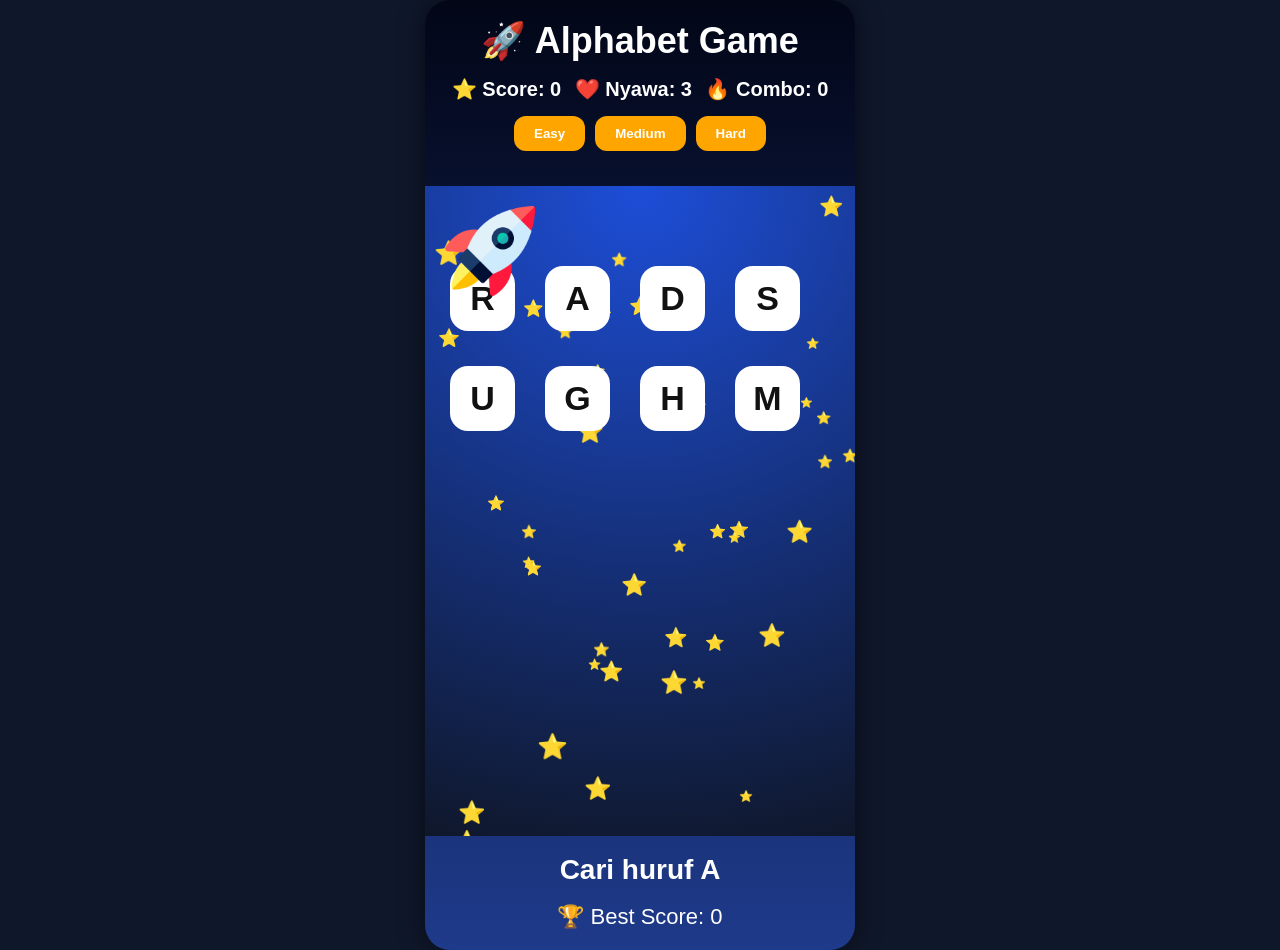
==== quiz/beec-game-edukasi-alfabet-satu/index.html @ 4d132154 "update" ====
<!DOCTYPE html>
<html lang="id">
<head>
<meta charset="UTF-8">
<meta name="viewport" content="width=device-width, initial-scale=1.0">
<title>Alphabet Game</title>

<style>

*{
    margin:0;
    padding:0;
    box-sizing:border-box;
    font-family:Arial, sans-serif;
}

body{
    background:#0f172a;
    display:flex;
    justify-content:center;
    align-items:center;
    min-height:100vh;
    color:white;
}

#game{
    width:430px;
    max-width:95%;
    background:linear-gradient(to bottom,#020617,#1e3a8a);
    border-radius:25px;
    overflow:hidden;
    box-shadow:0 0 25px rgba(0,0,0,0.5);
}

header{
    padding:20px;
    text-align:center;
}

h1{
    font-size:36px;
    margin-bottom:15px;
}

#topbar{
    display:flex;
    justify-content:space-around;
    margin-bottom:15px;
    font-size:20px;
    font-weight:bold;
}

#controls{
    display:flex;
    justify-content:center;
    gap:10px;
    margin-bottom:15px;
}

button.levelBtn{
    padding:10px 20px;
    border:none;
    border-radius:12px;
    background:orange;
    color:white;
    font-weight:bold;
    cursor:pointer;
    transition:0.3s;
}

button.levelBtn:hover{
    transform:scale(1.05);
}

#gameArea{
    position:relative;
    width:100%;
    height:650px;
    background:
    radial-gradient(circle at top,#1d4ed8,#0f172a);
    overflow:hidden;
}

.letter{
    position:absolute;
    width:65px;
    height:65px;
    border-radius:18px;
    background:white;
    color:#111;
    font-size:34px;
    font-weight:bold;
    display:flex;
    justify-content:center;
    align-items:center;
    cursor:pointer;
    transition:0.2s;
    user-select:none;
}

.letter:hover{
    transform:scale(1.1);
}

.correct{
    background:#22c55e !important;
    color:white;
    animation:pop .3s;
}

.wrong{
    background:#ef4444 !important;
    color:white;
    animation:shake .3s;
}

@keyframes pop{
    0%{transform:scale(0.5);}
    100%{transform:scale(1);}
}

@keyframes shake{
    0%{transform:translateX(-5px);}
    50%{transform:translateX(5px);}
    100%{transform:translateX(0);}
}

#rocket{
    position:absolute;
    width:90px;
    top:20px;
    left:20px;
    transition:0.4s;
    z-index:2;
}

.star{
    position:absolute;
    color:gold;
    animation:twinkle 2s infinite;
}

@keyframes twinkle{
    0%{opacity:0.3;}
    50%{opacity:1;}
    100%{opacity:0.3;}
}

#status{
    text-align:center;
    padding:18px;
    font-size:28px;
    font-weight:bold;
}

#leaderboard{
    text-align:center;
    padding-bottom:20px;
    font-size:22px;
}

#gameOver{
    position:absolute;
    inset:0;
    background:rgba(0,0,0,0.85);
    display:none;
    justify-content:center;
    align-items:center;
    flex-direction:column;
    z-index:10;
}

#gameOver h2{
    font-size:50px;
    margin-bottom:20px;
}

#restartBtn{
    padding:15px 30px;
    font-size:22px;
    border:none;
    border-radius:15px;
    background:#22c55e;
    color:white;
    cursor:pointer;
}

</style>
</head>

<body>

<div id="game">

<header>

<h1>🚀 Alphabet Game</h1>

<div id="topbar">
<div>⭐ Score: <span id="score">0</span></div>
<div>❤️ Nyawa: <span id="life">3</span></div>
<div>🔥 Combo: <span id="combo">0</span></div>
</div>

<div id="controls">
<button class="levelBtn" onclick="setLevel('easy')">Easy</button>
<button class="levelBtn" onclick="setLevel('medium')">Medium</button>
<button class="levelBtn" onclick="setLevel('hard')">Hard</button>
</div>

</header>

<div id="gameArea">

<img id="rocket"
src="rocket.png">

<div id="gameOver">
<h2>GAME OVER</h2>
<button id="restartBtn" onclick="restartGame()">Main Lagi</button>
</div>

</div>

<div id="status">Cari huruf A</div>

<div id="leaderboard">
🏆 Best Score:
<span id="bestScore">0</span>
</div>

</div>

<script>

const alphabet =
"ABCDEFGHIJKLMNOPQRSTUVWXYZ".split("");

const gameArea =
document.getElementById("gameArea");

const rocket =
document.getElementById("rocket");

const scoreEl =
document.getElementById("score");

const comboEl =
document.getElementById("combo");

const lifeEl =
document.getElementById("life");

const statusEl =
document.getElementById("status");

const bestScoreEl =
document.getElementById("bestScore");

let current = 0;
let score = 0;
let combo = 0;
let life = 3;
let level = "easy";

const best =
localStorage.getItem("alphabetBest");

if(best){
    bestScoreEl.innerText = best;
}

function createStars(){

    for(let i=0;i<40;i++){

        const star =
        document.createElement("div");

        star.className = "star";
        star.innerHTML = "⭐";

        star.style.left =
        Math.random()*100 + "%";

        star.style.top =
        Math.random()*100 + "%";

        star.style.fontSize =
        (10 + Math.random()*15)+"px";

        gameArea.appendChild(star);
    }
}

createStars();

function setLevel(lv){
    level = lv;
}

function shuffle(array){

    for(let i=array.length-1;i>0;i--){

        let j =
        Math.floor(Math.random()*(i+1));

        [array[i],array[j]] =
        [array[j],array[i]];
    }

}

function createLetters(){

    document
    .querySelectorAll(".letter")
    .forEach(el=>el.remove());

    let letters = [];

    letters.push(alphabet[current]);

    let total = 8;

    if(level==="medium") total=12;
    if(level==="hard") total=16;

    while(letters.length < total){

        let random =
        alphabet[
        Math.floor(
        Math.random()*alphabet.length
        )];

        if(!letters.includes(random)){
            letters.push(random);
        }
    }

    shuffle(letters);

    const cols = 4;

    letters.forEach((letter,index)=>{

        const div =
        document.createElement("div");

        div.className = "letter";

        div.innerText = letter;

        const row =
        Math.floor(index / cols);

        const col =
        index % cols;

        div.style.left =
        (25 + col*95)+"px";

        div.style.top =
        (80 + row*100)+"px";

        div.onclick =
        ()=>checkLetter(div,letter,index);

        gameArea.appendChild(div);

    });

}

function moveRocket(index){

    const cols = 4;

    const row =
    Math.floor(index / cols);

    const col =
    index % cols;

    rocket.style.left =
    (25 + col*95)+"px";

    rocket.style.top =
    (5 + row*100)+"px";

}

function speak(text){

    const speech =
    new SpeechSynthesisUtterance(text);

    speech.lang = "en-US";

    speech.rate = 0.9;

    speechSynthesis.speak(speech);

}

function checkLetter(el,letter,index){

    speak(letter);

    if(letter === alphabet[current]){

        el.classList.add("correct");

        moveRocket(index);

        combo++;

        score += 10 + combo;

        current++;

        if(current >= alphabet.length){

            setTimeout(()=>{
                alert("🎉 KAMU MENANG!");
                restartGame();
            },300);

            return;
        }

        updateUI();

        setTimeout(()=>{
            createLetters();
        },300);

    }else{

        el.classList.add("wrong");

        combo = 0;

        life--;

        updateUI();

        if(life <= 0){

            gameOver();

        }

    }

}

function updateUI(){

    scoreEl.innerText = score;
    comboEl.innerText = combo;
    lifeEl.innerText = life;

    statusEl.innerText =
    "Cari huruf " + alphabet[current];

}

function gameOver(){

    document
    .getElementById("gameOver")
    .style.display = "flex";

    const best =
    localStorage.getItem("alphabetBest") || 0;

    if(score > best){

        localStorage.setItem(
        "alphabetBest",
        score
        );

        bestScoreEl.innerText = score;
    }

}

function restartGame(){

    current = 0;
    score = 0;
    combo = 0;
    life = 3;

    rocket.style.left = "20px";
    rocket.style.top = "20px";

    document
    .getElementById("gameOver")
    .style.display = "none";

    updateUI();

    createLetters();

}

updateUI();
createLetters();

</script>

</body>
</html
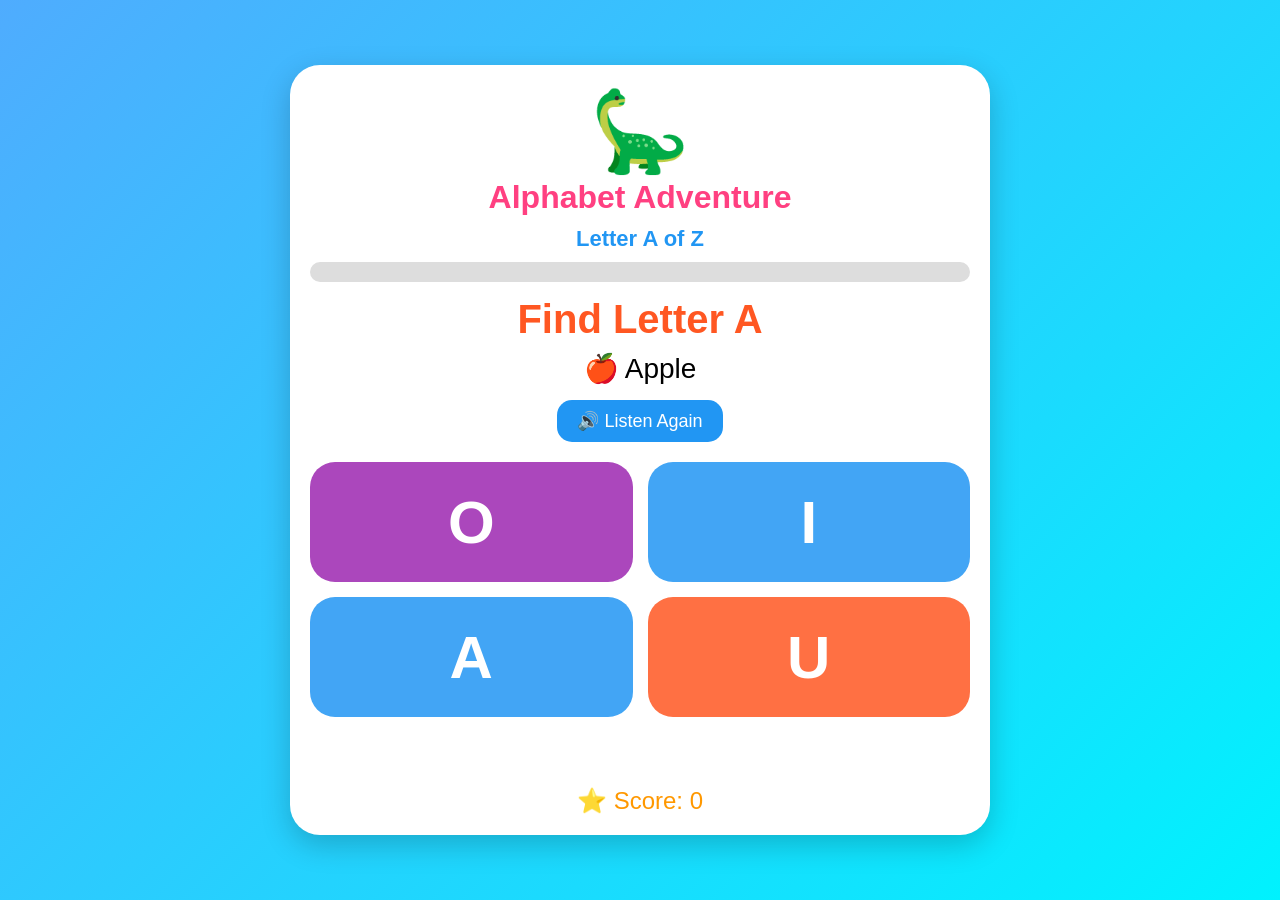
==== commit f280296c: "update" ====
--- a/quiz/beec-game-edukasi-alfabet-satu/index.html
+++ b/quiz/beec-game-edukasi-alfabet-satu/index.html
@@ -1,232 +1,227 @@
 <!DOCTYPE html>
-<html lang="id">
+<html lang="en">
 <head>
 <meta charset="UTF-8">
 <meta name="viewport" content="width=device-width, initial-scale=1.0">
-<title>Alphabet Game</title>
+<title>Alphabet Adventure</title>
 
 <style>
-
 *{
-    margin:0;
-    padding:0;
-    box-sizing:border-box;
-    font-family:Arial, sans-serif;
+margin:0;
+padding:0;
+box-sizing:border-box;
+font-family:Arial,sans-serif;
 }
 
 body{
-    background:#0f172a;
-    display:flex;
-    justify-content:center;
-    align-items:center;
-    min-height:100vh;
-    color:white;
-}
-
-#game{
-    width:430px;
-    max-width:95%;
-    background:linear-gradient(to bottom,#020617,#1e3a8a);
-    border-radius:25px;
-    overflow:hidden;
-    box-shadow:0 0 25px rgba(0,0,0,0.5);
-}
-
-header{
-    padding:20px;
-    text-align:center;
+background:linear-gradient(135deg,#4facfe,#00f2fe);
+min-height:100vh;
+display:flex;
+justify-content:center;
+align-items:center;
+padding:15px;
+overflow:hidden;
+}
+
+.container{
+width:100%;
+max-width:700px;
+background:white;
+border-radius:30px;
+padding:20px;
+text-align:center;
+box-shadow:0 10px 30px rgba(0,0,0,.2);
+}
+
+.dino{
+font-size:80px;
+animation:bounce 1s infinite;
+}
+
+@keyframes bounce{
+0%,100%{transform:translateY(0);}
+50%{transform:translateY(-10px);}
 }
 
 h1{
-    font-size:36px;
-    margin-bottom:15px;
-}
-
-#topbar{
-    display:flex;
-    justify-content:space-around;
-    margin-bottom:15px;
-    font-size:20px;
-    font-weight:bold;
-}
-
-#controls{
-    display:flex;
-    justify-content:center;
-    gap:10px;
-    margin-bottom:15px;
-}
-
-button.levelBtn{
-    padding:10px 20px;
-    border:none;
-    border-radius:12px;
-    background:orange;
-    color:white;
-    font-weight:bold;
-    cursor:pointer;
-    transition:0.3s;
-}
-
-button.levelBtn:hover{
-    transform:scale(1.05);
-}
-
-#gameArea{
-    position:relative;
-    width:100%;
-    height:650px;
-    background:
-    radial-gradient(circle at top,#1d4ed8,#0f172a);
-    overflow:hidden;
-}
-
-.letter{
-    position:absolute;
-    width:65px;
-    height:65px;
-    border-radius:18px;
-    background:white;
-    color:#111;
-    font-size:34px;
-    font-weight:bold;
-    display:flex;
-    justify-content:center;
-    align-items:center;
-    cursor:pointer;
-    transition:0.2s;
-    user-select:none;
-}
-
-.letter:hover{
-    transform:scale(1.1);
+color:#ff4081;
+margin-bottom:10px;
+}
+
+#progressText{
+font-size:22px;
+font-weight:bold;
+margin-bottom:10px;
+color:#2196f3;
+}
+
+.progress{
+width:100%;
+height:20px;
+background:#ddd;
+border-radius:20px;
+overflow:hidden;
+margin-bottom:15px;
+}
+
+.progressFill{
+height:100%;
+width:0%;
+background:#4caf50;
+transition:.5s;
+}
+
+#instruction{
+font-size:40px;
+font-weight:bold;
+color:#ff5722;
+margin:10px 0;
+}
+
+#word{
+font-size:28px;
+margin-bottom:15px;
+}
+
+#speakBtn{
+padding:10px 20px;
+border:none;
+background:#2196f3;
+color:white;
+border-radius:15px;
+font-size:18px;
+margin-bottom:20px;
+cursor:pointer;
+}
+
+.choices{
+display:grid;
+grid-template-columns:repeat(2,1fr);
+gap:15px;
+}
+
+.choice{
+height:120px;
+border:none;
+border-radius:25px;
+font-size:60px;
+font-weight:bold;
+color:white;
+cursor:pointer;
+transition:.3s;
+}
+
+.choice:hover{
+transform:scale(1.05);
 }
 
 .correct{
-    background:#22c55e !important;
-    color:white;
-    animation:pop .3s;
+background:#4caf50 !important;
 }
 
 .wrong{
-    background:#ef4444 !important;
-    color:white;
-    animation:shake .3s;
-}
-
-@keyframes pop{
-    0%{transform:scale(0.5);}
-    100%{transform:scale(1);}
-}
-
-@keyframes shake{
-    0%{transform:translateX(-5px);}
-    50%{transform:translateX(5px);}
-    100%{transform:translateX(0);}
-}
-
-#rocket{
-    position:absolute;
-    width:90px;
-    top:20px;
-    left:20px;
-    transition:0.4s;
-    z-index:2;
-}
-
-.star{
-    position:absolute;
-    color:gold;
-    animation:twinkle 2s infinite;
-}
-
-@keyframes twinkle{
-    0%{opacity:0.3;}
-    50%{opacity:1;}
-    100%{opacity:0.3;}
-}
-
-#status{
-    text-align:center;
-    padding:18px;
-    font-size:28px;
-    font-weight:bold;
-}
-
-#leaderboard{
-    text-align:center;
-    padding-bottom:20px;
-    font-size:22px;
-}
-
-#gameOver{
-    position:absolute;
-    inset:0;
-    background:rgba(0,0,0,0.85);
-    display:none;
-    justify-content:center;
-    align-items:center;
-    flex-direction:column;
-    z-index:10;
-}
-
-#gameOver h2{
-    font-size:50px;
-    margin-bottom:20px;
-}
-
-#restartBtn{
-    padding:15px 30px;
-    font-size:22px;
-    border:none;
-    border-radius:15px;
-    background:#22c55e;
-    color:white;
-    cursor:pointer;
-}
-
+background:#f44336 !important;
+}
+
+#message{
+font-size:28px;
+height:40px;
+margin-top:15px;
+font-weight:bold;
+}
+
+#score{
+font-size:24px;
+margin-top:15px;
+color:#ff9800;
+}
+
+#winScreen{
+display:none;
+}
+
+#winScreen h2{
+font-size:50px;
+color:#ff4081;
+}
+
+.playAgain{
+padding:15px 30px;
+font-size:20px;
+border:none;
+border-radius:15px;
+background:#ff4081;
+color:white;
+cursor:pointer;
+margin-top:20px;
+}
+
+@media(max-width:600px){
+
+#instruction{
+font-size:32px;
+}
+
+.choice{
+height:100px;
+font-size:50px;
+}
+
+}
 </style>
 </head>
-
 <body>
 
-<div id="game">
-
-<header>
-
-<h1>🚀 Alphabet Game</h1>
-
-<div id="topbar">
-<div>⭐ Score: <span id="score">0</span></div>
-<div>❤️ Nyawa: <span id="life">3</span></div>
-<div>🔥 Combo: <span id="combo">0</span></div>
-</div>
-
-<div id="controls">
-<button class="levelBtn" onclick="setLevel('easy')">Easy</button>
-<button class="levelBtn" onclick="setLevel('medium')">Medium</button>
-<button class="levelBtn" onclick="setLevel('hard')">Hard</button>
-</div>
-
-</header>
+<div class="container">
+
+<div class="dino">🦕</div>
+
+<h1>Alphabet Adventure</h1>
+
+<div id="progressText">
+Letter A of Z
+</div>
+
+<div class="progress">
+<div class="progressFill" id="progressFill"></div>
+</div>
 
 <div id="gameArea">
 
-<img id="rocket"
-src="rocket.png">
-
-<div id="gameOver">
-<h2>GAME OVER</h2>
-<button id="restartBtn" onclick="restartGame()">Main Lagi</button>
-</div>
-
-</div>
-
-<div id="status">Cari huruf A</div>
-
-<div id="leaderboard">
-🏆 Best Score:
-<span id="bestScore">0</span>
+<div id="instruction">
+Find Letter A
+</div>
+
+<div id="word">
+🍎 Apple
+</div>
+
+<button id="speakBtn">
+🔊 Listen Again
+</button>
+
+<div class="choices" id="choices"></div>
+
+<div id="message"></div>
+
+<div id="score">
+⭐ Score: 0
+</div>
+
+</div>
+
+<div id="winScreen">
+
+<h2>🎉 AMAZING! 🎉</h2>
+
+<p>You Finished A-Z!</p>
+
+<p style="font-size:40px;">⭐⭐⭐⭐⭐</p>
+
+<button class="playAgain" onclick="restartGame()">
+Play Again
+</button>
+
 </div>
 
 </div>
@@ -236,283 +231,267 @@
 const alphabet =
 "ABCDEFGHIJKLMNOPQRSTUVWXYZ".split("");
 
-const gameArea =
-document.getElementById("gameArea");
-
-const rocket =
-document.getElementById("rocket");
-
-const scoreEl =
-document.getElementById("score");
-
-const comboEl =
-document.getElementById("combo");
-
-const lifeEl =
-document.getElementById("life");
-
-const statusEl =
-document.getElementById("status");
-
-const bestScoreEl =
-document.getElementById("bestScore");
+const words = {
+A:"🍎 Apple",
+B:"⚽ Ball",
+C:"🐱 Cat",
+D:"🐶 Dog",
+E:"🐘 Elephant",
+F:"🐟 Fish",
+G:"🦒 Giraffe",
+H:"🎩 Hat",
+I:"🍦 Ice Cream",
+J:"🧃 Juice",
+K:"🪁 Kite",
+L:"🦁 Lion",
+M:"🐵 Monkey",
+N:"🪺 Nest",
+O:"🍊 Orange",
+P:"🐷 Pig",
+Q:"👑 Queen",
+R:"🐰 Rabbit",
+S:"☀️ Sun",
+T:"🐯 Tiger",
+U:"☂️ Umbrella",
+V:"🚐 Van",
+W:"🐋 Whale",
+X:"🎵 Xylophone",
+Y:"🦬 Yak",
+Z:"🦓 Zebra"
+};
 
 let current = 0;
 let score = 0;
-let combo = 0;
-let life = 3;
-let level = "easy";
-
-const best =
-localStorage.getItem("alphabetBest");
-
-if(best){
-    bestScoreEl.innerText = best;
-}
-
-function createStars(){
-
-    for(let i=0;i<40;i++){
-
-        const star =
-        document.createElement("div");
-
-        star.className = "star";
-        star.innerHTML = "⭐";
-
-        star.style.left =
-        Math.random()*100 + "%";
-
-        star.style.top =
-        Math.random()*100 + "%";
-
-        star.style.fontSize =
-        (10 + Math.random()*15)+"px";
-
-        gameArea.appendChild(star);
-    }
-}
-
-createStars();
-
-function setLevel(lv){
-    level = lv;
+
+const choices =
+document.getElementById("choices");
+
+const instruction =
+document.getElementById("instruction");
+
+const word =
+document.getElementById("word");
+
+const message =
+document.getElementById("message");
+
+const scoreBox =
+document.getElementById("score");
+
+const progressFill =
+document.getElementById("progressFill");
+
+const progressText =
+document.getElementById("progressText");
+
+function speak(text){
+
+speechSynthesis.cancel();
+
+const speech =
+new SpeechSynthesisUtterance(text);
+
+speech.lang="en-US";
+speech.rate=0.85;
+speech.pitch=1.3;
+
+speechSynthesis.speak(speech);
+
 }
 
 function shuffle(array){
 
-    for(let i=array.length-1;i>0;i--){
-
-        let j =
-        Math.floor(Math.random()*(i+1));
-
-        [array[i],array[j]] =
-        [array[j],array[i]];
-    }
-
-}
-
-function createLetters(){
-
-    document
-    .querySelectorAll(".letter")
-    .forEach(el=>el.remove());
-
-    let letters = [];
-
-    letters.push(alphabet[current]);
-
-    let total = 8;
-
-    if(level==="medium") total=12;
-    if(level==="hard") total=16;
-
-    while(letters.length < total){
-
-        let random =
-        alphabet[
-        Math.floor(
-        Math.random()*alphabet.length
-        )];
-
-        if(!letters.includes(random)){
-            letters.push(random);
-        }
-    }
-
-    shuffle(letters);
-
-    const cols = 4;
-
-    letters.forEach((letter,index)=>{
-
-        const div =
-        document.createElement("div");
-
-        div.className = "letter";
-
-        div.innerText = letter;
-
-        const row =
-        Math.floor(index / cols);
-
-        const col =
-        index % cols;
-
-        div.style.left =
-        (25 + col*95)+"px";
-
-        div.style.top =
-        (80 + row*100)+"px";
-
-        div.onclick =
-        ()=>checkLetter(div,letter,index);
-
-        gameArea.appendChild(div);
-
-    });
-
-}
-
-function moveRocket(index){
-
-    const cols = 4;
-
-    const row =
-    Math.floor(index / cols);
-
-    const col =
-    index % cols;
-
-    rocket.style.left =
-    (25 + col*95)+"px";
-
-    rocket.style.top =
-    (5 + row*100)+"px";
-
-}
-
-function speak(text){
-
-    const speech =
-    new SpeechSynthesisUtterance(text);
-
-    speech.lang = "en-US";
-
-    speech.rate = 0.9;
-
-    speechSynthesis.speak(speech);
-
-}
-
-function checkLetter(el,letter,index){
-
-    speak(letter);
-
-    if(letter === alphabet[current]){
-
-        el.classList.add("correct");
-
-        moveRocket(index);
-
-        combo++;
-
-        score += 10 + combo;
-
-        current++;
-
-        if(current >= alphabet.length){
-
-            setTimeout(()=>{
-                alert("🎉 KAMU MENANG!");
-                restartGame();
-            },300);
-
-            return;
-        }
-
-        updateUI();
-
-        setTimeout(()=>{
-            createLetters();
-        },300);
-
-    }else{
-
-        el.classList.add("wrong");
-
-        combo = 0;
-
-        life--;
-
-        updateUI();
-
-        if(life <= 0){
-
-            gameOver();
-
-        }
-
-    }
-
-}
-
-function updateUI(){
-
-    scoreEl.innerText = score;
-    comboEl.innerText = combo;
-    lifeEl.innerText = life;
-
-    statusEl.innerText =
-    "Cari huruf " + alphabet[current];
-
-}
-
-function gameOver(){
-
-    document
-    .getElementById("gameOver")
-    .style.display = "flex";
-
-    const best =
-    localStorage.getItem("alphabetBest") || 0;
-
-    if(score > best){
-
-        localStorage.setItem(
-        "alphabetBest",
-        score
-        );
-
-        bestScoreEl.innerText = score;
-    }
+for(let i=array.length-1;i>0;i--){
+
+const j =
+Math.floor(Math.random()*(i+1));
+
+[array[i],array[j]] =
+[array[j],array[i]];
+
+}
+
+return array;
+
+}
+
+function loadQuestion(){
+
+if(current >= alphabet.length){
+
+showWin();
+
+return;
+
+}
+
+const answer =
+alphabet[current];
+
+instruction.innerHTML =
+"Find Letter " + answer;
+
+word.innerHTML =
+words[answer];
+
+progressText.innerHTML =
+"Letter " + answer + " of Z";
+
+progressFill.style.width =
+((current)/26*100) + "%";
+
+let options = [answer];
+
+while(options.length < 4){
+
+let random =
+alphabet[
+Math.floor(Math.random()*26)
+];
+
+if(!options.includes(random))
+options.push(random);
+
+}
+
+shuffle(options);
+
+choices.innerHTML = "";
+
+const colors = [
+"#42a5f5",
+"#ab47bc",
+"#ff7043",
+"#26a69a"
+];
+
+options.forEach(letter=>{
+
+let btn =
+document.createElement("button");
+
+btn.className = "choice";
+
+btn.style.background =
+colors[Math.floor(Math.random()*4)];
+
+btn.innerHTML = letter;
+
+btn.onclick = () =>
+checkAnswer(letter,btn);
+
+choices.appendChild(btn);
+
+});
+
+}
+
+function checkAnswer(letter,btn){
+
+const answer =
+alphabet[current];
+
+if(letter===answer){
+
+btn.classList.add("correct");
+
+score += 10;
+
+scoreBox.innerHTML =
+"⭐ Score: " + score;
+
+message.innerHTML =
+"🌟 Great Job!";
+
+speak(
+answer +
+" is for " +
+words[answer]
+.replace(/[^\w\s]/g,'')
+);
+
+current++;
+
+setTimeout(()=>{
+
+message.innerHTML = "";
+
+loadQuestion();
+
+},1200);
+
+}else{
+
+btn.classList.add("wrong");
+
+message.innerHTML =
+"❌ Try Again";
+
+speak("Try Again");
+
+setTimeout(()=>{
+
+btn.classList.remove("wrong");
+
+message.innerHTML = "";
+
+},700);
+
+}
+
+}
+
+document.getElementById("speakBtn")
+.onclick = ()=>{
+
+let answer =
+alphabet[current];
+
+speak(
+answer +
+" is for " +
+words[answer]
+);
+
+};
+
+function showWin(){
+
+document.getElementById("gameArea")
+.style.display="none";
+
+document.getElementById("winScreen")
+.style.display="block";
+
+progressFill.style.width="100%";
+
+speak(
+"Congratulations. You completed the alphabet."
+);
 
 }
 
 function restartGame(){
 
-    current = 0;
-    score = 0;
-    combo = 0;
-    life = 3;
-
-    rocket.style.left = "20px";
-    rocket.style.top = "20px";
-
-    document
-    .getElementById("gameOver")
-    .style.display = "none";
-
-    updateUI();
-
-    createLetters();
-
-}
-
-updateUI();
-createLetters();
+current = 0;
+score = 0;
+
+document.getElementById("gameArea")
+.style.display="block";
+
+document.getElementById("winScreen")
+.style.display="none";
+
+scoreBox.innerHTML =
+"⭐ Score: 0";
+
+loadQuestion();
+
+}
+
+loadQuestion();
 
 </script>
 
 </body>
-</html+</html>
